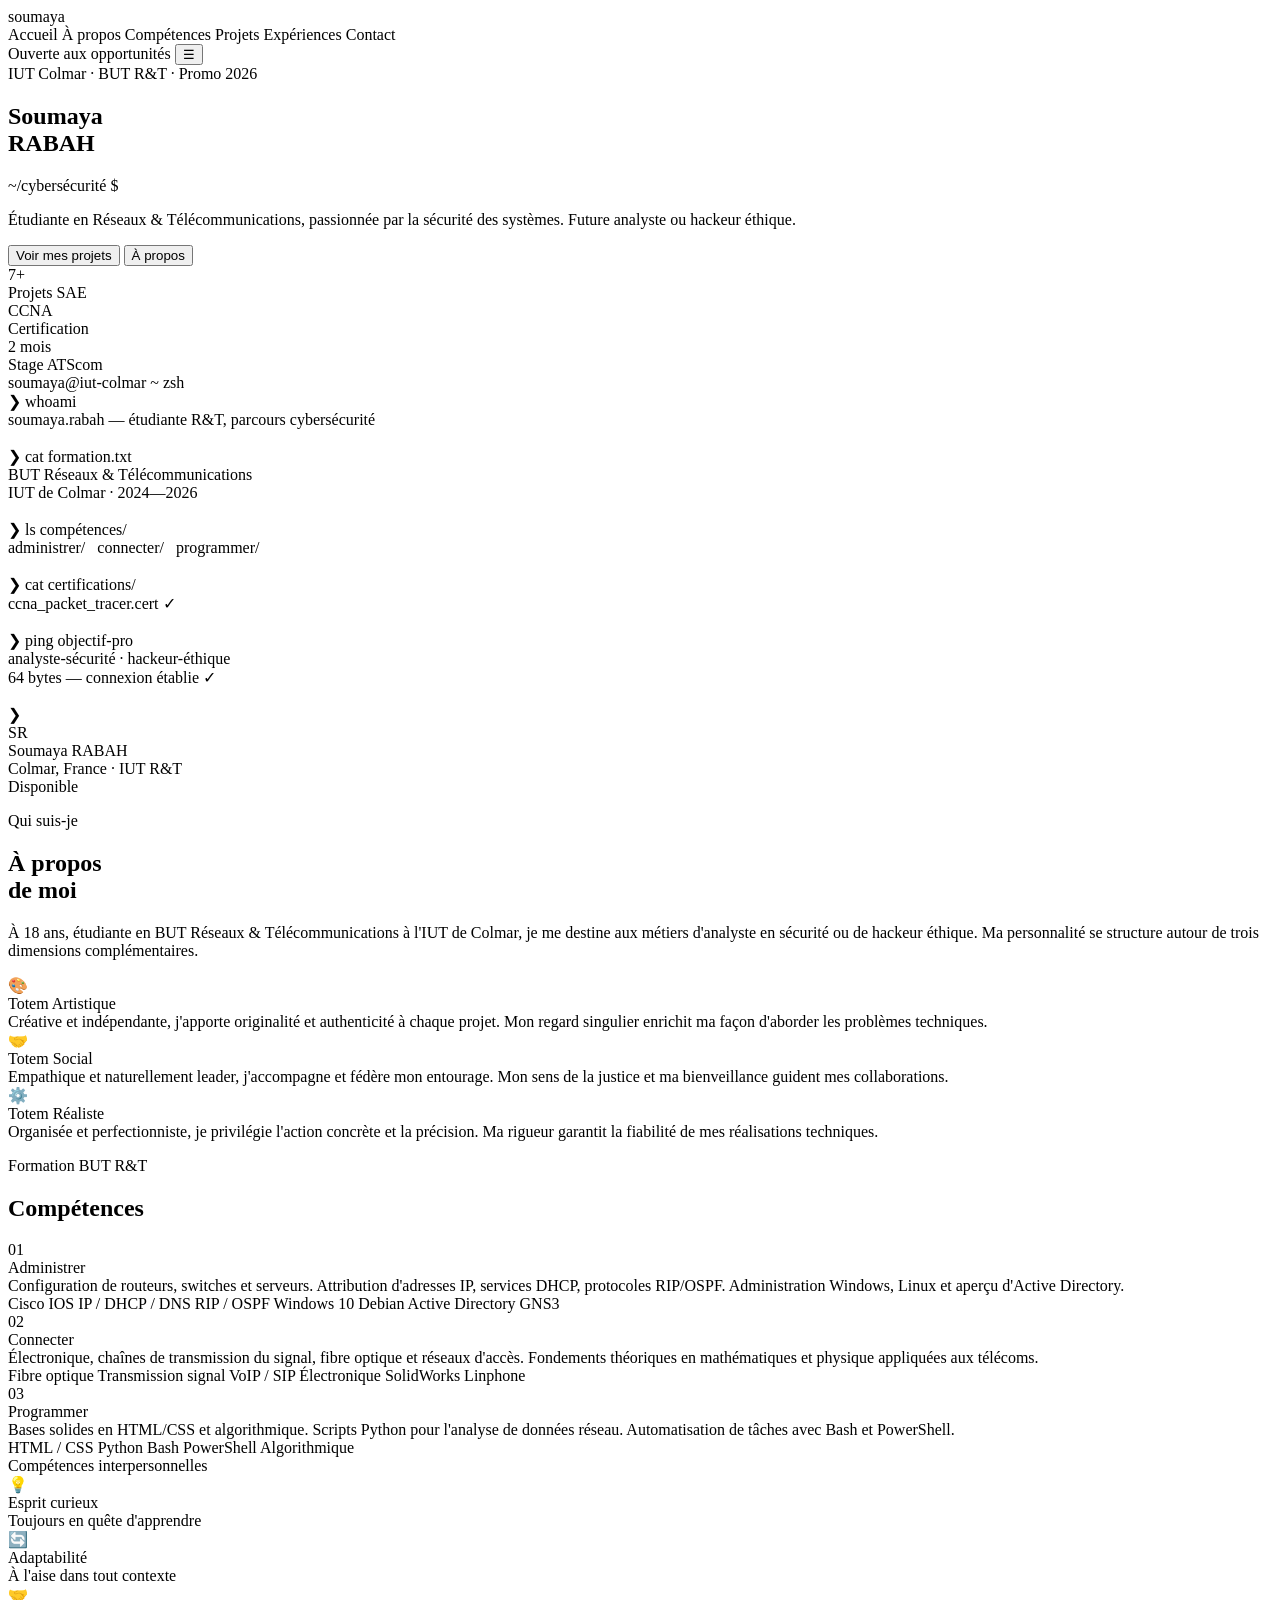
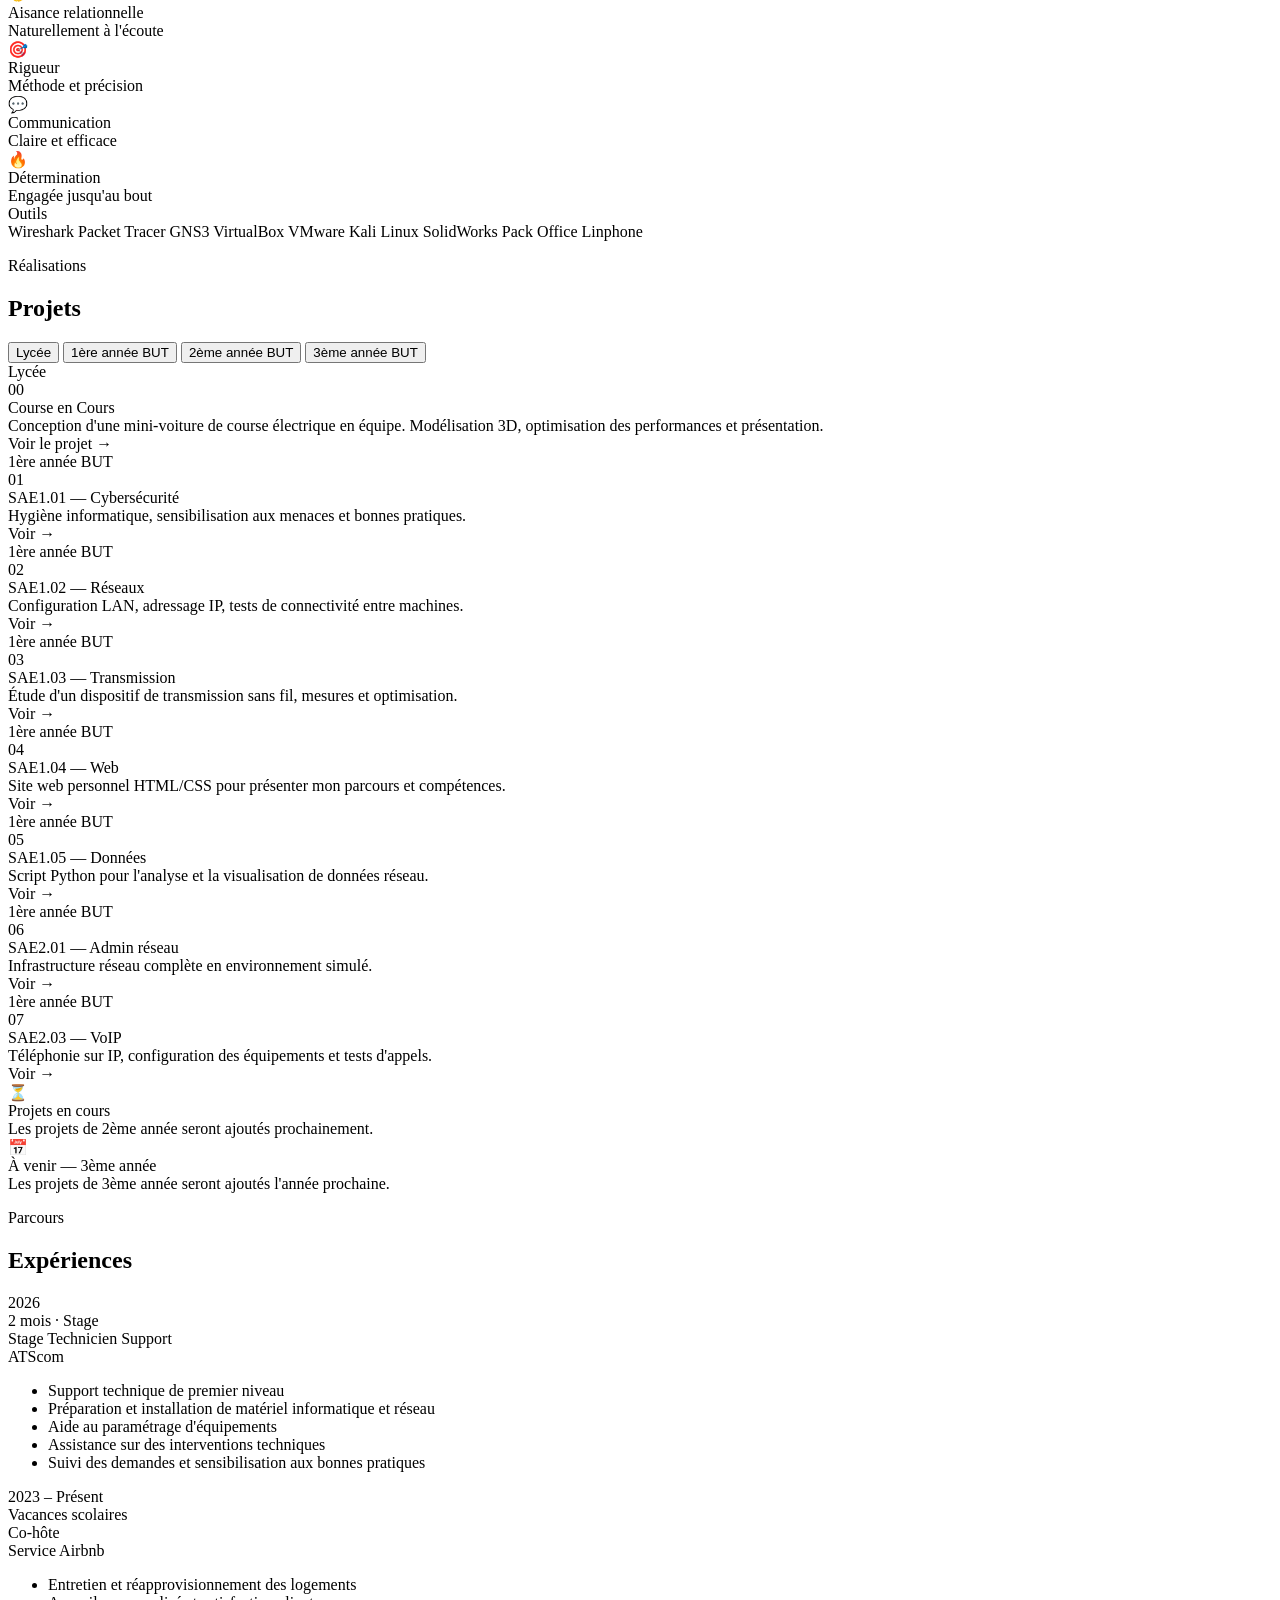
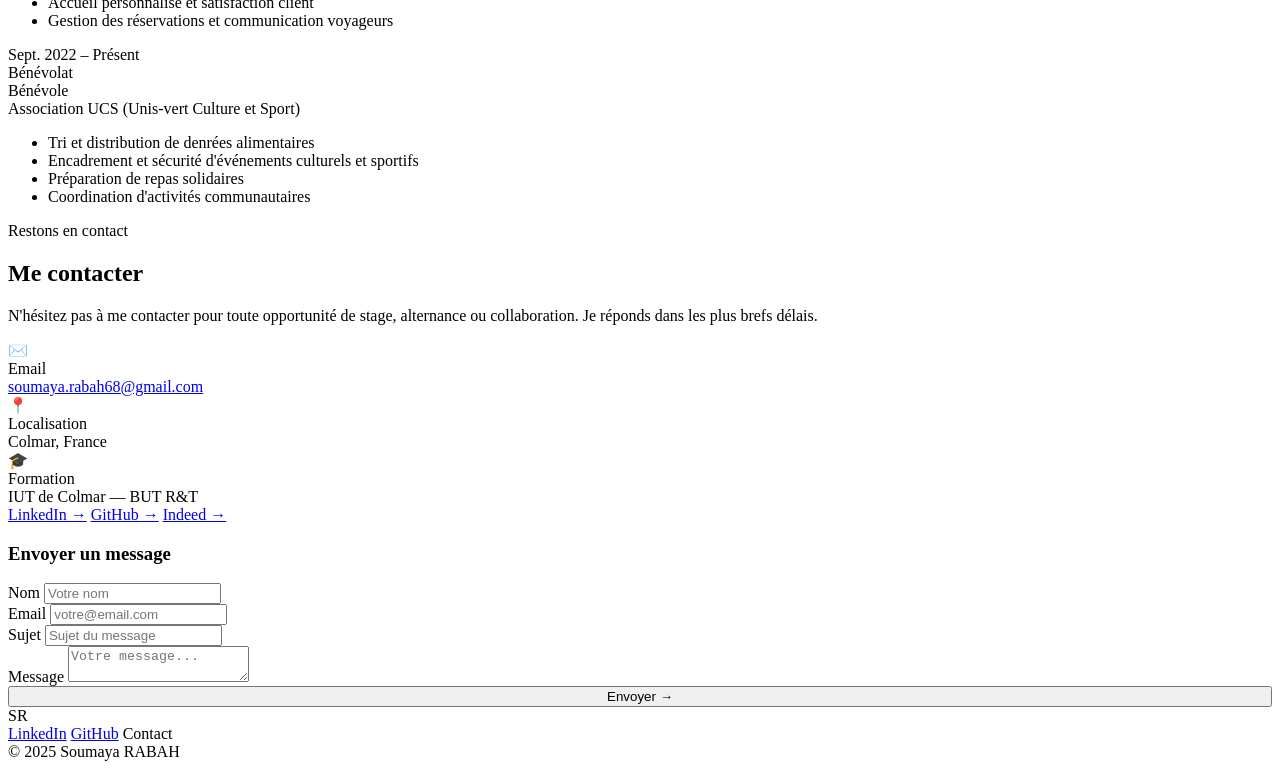
==== index.html @ 8b5f6c19 "MAJ" ====
<!DOCTYPE html>
<html lang="fr">
<head>
  <meta charset="UTF-8" />
  <meta name="viewport" content="width=device-width, initial-scale=1.0" />
  <title>Soumaya RABAH — Portfolio</title>
  <link rel="stylesheet" href="styles.css" />
</head>
<body>

  <!-- ══════════════════════════════════════════
       NAVIGATION
  ══════════════════════════════════════════ -->
  <nav>
    <a class="logo" onclick="showPage('accueil')">
      soumaya<span class="logo-dot"></span>
    </a>
    <div class="nav-links" id="nav-links">
      <a onclick="showPage('accueil')"      class="active" id="nav-accueil">Accueil</a>
      <a onclick="showPage('apropos')"      id="nav-apropos">À propos</a>
      <a onclick="showPage('competences')"  id="nav-competences">Compétences</a>
      <a onclick="showPage('projets')"      id="nav-projets">Projets</a>
      <a onclick="showPage('experiences')"  id="nav-experiences">Expériences</a>
      <a onclick="showPage('contact')"      id="nav-contact">Contact</a>
    </div>
    <span class="nav-badge">Ouverte aux opportunités</span>
    <button class="nav-mobile-btn" id="mobile-btn" aria-label="Menu">&#9776;</button>
  </nav>


  <!-- ══════════════════════════════════════════
       PAGE — ACCUEIL
  ══════════════════════════════════════════ -->
  <div id="page-accueil" class="page active">
    <section class="hero">

      <div class="hero-left">
        <div class="status-row">
          <span class="status-dot"></span>
          <span class="status-txt">IUT Colmar · BUT R&amp;T · Promo 2026</span>
        </div>

        <h1>Soumaya<br><span class="olive">RABAH</span></h1>

        <div class="term-role">
          ~/cybersécurité $<span class="cursor"></span>
        </div>

        <p class="hero-desc">
          Étudiante en Réseaux &amp; Télécommunications, passionnée par la sécurité
          des systèmes. Future analyste ou hackeur éthique.
        </p>

        <div class="hero-btns">
          <button class="btn-main" onclick="showPage('projets')">Voir mes projets</button>
          <button class="btn-out"  onclick="showPage('apropos')">À propos</button>
        </div>

        <div class="hero-stats">
          <div>
            <div class="stat-val">7+</div>
            <div class="stat-key">Projets SAE</div>
          </div>
          <div>
            <div class="stat-val">CCNA</div>
            <div class="stat-key">Certification</div>
          </div>
          <div>
            <div class="stat-val">2 mois</div>
            <div class="stat-key">Stage ATScom</div>
          </div>
        </div>
      </div>

      <div class="hero-right">
        <div class="term-win">
          <div class="term-top">
            <span class="tdot" style="background:#e06060;"></span>
            <span class="tdot" style="background:#e0c060;"></span>
            <span class="tdot" style="background:#60b040;"></span>
            <span class="term-label">soumaya@iut-colmar ~ zsh</span>
          </div>
          <div class="term-body">
            <div><span class="tc">❯ whoami</span></div>
            <div class="to">soumaya.rabah &mdash; étudiante R&amp;T, parcours cybersécurité</div>
            <br>
            <div><span class="tc">❯ cat formation.txt</span></div>
            <div class="to">BUT Réseaux &amp; Télécommunications</div>
            <div class="to">IUT de Colmar &middot; 2024&mdash;2026</div>
            <br>
            <div><span class="tc">❯ ls compétences/</span></div>
            <div>
              <span class="ta">administrer/</span>&nbsp;&nbsp;
              <span class="ta">connecter/</span>&nbsp;&nbsp;
              <span class="ta">programmer/</span>
            </div>
            <br>
            <div><span class="tc">❯ cat certifications/</span></div>
            <div class="tw">ccna_packet_tracer.cert &#10003;</div>
            <br>
            <div><span class="tc">❯ ping objectif-pro</span></div>
            <div class="to">analyste-sécurité &middot; hackeur-éthique</div>
            <div class="to">64 bytes &mdash; connexion établie <span class="tw">&#10003;</span></div>
            <br>
            <div class="td">❯ <span class="cursor"></span></div>
          </div>
        </div>

        <div class="profile-card">
          <div class="avatar">SR</div>
          <div>
            <div class="prof-name">Soumaya RABAH</div>
            <div class="prof-sub">Colmar, France &middot; IUT R&amp;T</div>
          </div>
          <span class="badge-dispo">Disponible</span>
        </div>
      </div>

    </section>
  </div>


  <!-- ══════════════════════════════════════════
       PAGE — À PROPOS
  ══════════════════════════════════════════ -->
  <div id="page-apropos" class="page">
    <div class="about-page">
      <div class="about-hero">

        <div class="about-left">
          <p class="eyebrow">Qui suis-je</p>
          <h2>À propos<br>de moi</h2>
          <p>
            À 18 ans, étudiante en BUT Réseaux &amp; Télécommunications à l'IUT de Colmar,
            je me destine aux métiers d'analyste en sécurité ou de hackeur éthique.
            Ma personnalité se structure autour de trois dimensions complémentaires.
          </p>
        </div>

        <div class="about-right">
          <div class="totem">
            <div class="totem-icon">&#127912;</div>
            <div>
              <div class="totem-title">Totem Artistique</div>
              <div class="totem-desc">
                Créative et indépendante, j'apporte originalité et authenticité à chaque projet.
                Mon regard singulier enrichit ma façon d'aborder les problèmes techniques.
              </div>
            </div>
          </div>
          <div class="totem">
            <div class="totem-icon">&#129309;</div>
            <div>
              <div class="totem-title">Totem Social</div>
              <div class="totem-desc">
                Empathique et naturellement leader, j'accompagne et fédère mon entourage.
                Mon sens de la justice et ma bienveillance guident mes collaborations.
              </div>
            </div>
          </div>
          <div class="totem">
            <div class="totem-icon">&#9881;&#65039;</div>
            <div>
              <div class="totem-title">Totem Réaliste</div>
              <div class="totem-desc">
                Organisée et perfectionniste, je privilégie l'action concrète et la précision.
                Ma rigueur garantit la fiabilité de mes réalisations techniques.
              </div>
            </div>
          </div>
        </div>

      </div>
    </div>
  </div>


  <!-- ══════════════════════════════════════════
       PAGE — COMPÉTENCES
  ══════════════════════════════════════════ -->
  <div id="page-competences" class="page">
    <div class="competences-page">

      <div class="page-header">
        <p class="eyebrow">Formation BUT R&amp;T</p>
        <h2>Compétences</h2>
      </div>

      <div class="skills-grid">

        <div class="skill-block">
          <img src="image/serveur.avif" alt="Serveurs réseau" class="skill-img" onerror="this.style.display='none'" />
          <div class="skill-num">01</div>
          <div class="skill-name">Administrer</div>
          <div class="skill-desc">
            Configuration de routeurs, switches et serveurs. Attribution d'adresses IP,
            services DHCP, protocoles RIP/OSPF. Administration Windows, Linux et
            aperçu d'Active Directory.
          </div>
          <div class="skill-tags">
            <span class="tag">Cisco IOS</span>
            <span class="tag">IP / DHCP / DNS</span>
            <span class="tag">RIP / OSPF</span>
            <span class="tag">Windows 10</span>
            <span class="tag">Debian</span>
            <span class="tag neutral">Active Directory</span>
            <span class="tag neutral">GNS3</span>
          </div>
        </div>

        <div class="skill-block">
          <img src="image/telecommunication.jpg" alt="Télécommunications" class="skill-img" onerror="this.style.display='none'" />
          <div class="skill-num">02</div>
          <div class="skill-name">Connecter</div>
          <div class="skill-desc">
            Électronique, chaînes de transmission du signal, fibre optique et
            réseaux d'accès. Fondements théoriques en mathématiques et physique
            appliquées aux télécoms.
          </div>
          <div class="skill-tags">
            <span class="tag">Fibre optique</span>
            <span class="tag">Transmission signal</span>
            <span class="tag">VoIP / SIP</span>
            <span class="tag neutral">Électronique</span>
            <span class="tag neutral">SolidWorks</span>
            <span class="tag neutral">Linphone</span>
          </div>
        </div>

        <div class="skill-block">
          <img src="image/developpement.avif" alt="Développement" class="skill-img" onerror="this.style.display='none'" />
          <div class="skill-num">03</div>
          <div class="skill-name">Programmer</div>
          <div class="skill-desc">
            Bases solides en HTML/CSS et algorithmique. Scripts Python pour l'analyse
            de données réseau. Automatisation de tâches avec Bash et PowerShell.
          </div>
          <div class="skill-tags">
            <span class="tag">HTML / CSS</span>
            <span class="tag">Python</span>
            <span class="tag">Bash</span>
            <span class="tag">PowerShell</span>
            <span class="tag neutral">Algorithmique</span>
          </div>
        </div>

      </div>

      <div class="soft-section">
        <div class="soft-title">Compétences interpersonnelles</div>
        <div class="soft-grid">
          <div class="soft-card">
            <div class="soft-icon">&#128161;</div>
            <div class="soft-name">Esprit curieux</div>
            <div class="soft-sub">Toujours en quête d'apprendre</div>
          </div>
          <div class="soft-card">
            <div class="soft-icon">&#128260;</div>
            <div class="soft-name">Adaptabilité</div>
            <div class="soft-sub">À l'aise dans tout contexte</div>
          </div>
          <div class="soft-card">
            <div class="soft-icon">&#129309;</div>
            <div class="soft-name">Aisance relationnelle</div>
            <div class="soft-sub">Naturellement à l'écoute</div>
          </div>
          <div class="soft-card">
            <div class="soft-icon">&#127919;</div>
            <div class="soft-name">Rigueur</div>
            <div class="soft-sub">Méthode et précision</div>
          </div>
          <div class="soft-card">
            <div class="soft-icon">&#128172;</div>
            <div class="soft-name">Communication</div>
            <div class="soft-sub">Claire et efficace</div>
          </div>
          <div class="soft-card">
            <div class="soft-icon">&#128293;</div>
            <div class="soft-name">Détermination</div>
            <div class="soft-sub">Engagée jusqu'au bout</div>
          </div>
        </div>
      </div>

      <div class="tools-bar">
        <span class="tools-label">Outils</span>
        <div class="tools-list">
          <span class="tool-pill">Wireshark</span>
          <span class="tool-pill">Packet Tracer</span>
          <span class="tool-pill">GNS3</span>
          <span class="tool-pill">VirtualBox</span>
          <span class="tool-pill">VMware</span>
          <span class="tool-pill">Kali Linux</span>
          <span class="tool-pill">SolidWorks</span>
          <span class="tool-pill">Pack Office</span>
          <span class="tool-pill">Linphone</span>
        </div>
      </div>

    </div>
  </div>


  <!-- ══════════════════════════════════════════
       PAGE — PROJETS
  ══════════════════════════════════════════ -->
  <div id="page-projets" class="page">
    <div class="projects-page">

      <div class="page-header">
        <p class="eyebrow">Réalisations</p>
        <h2>Projets</h2>
      </div>

      <div class="period-tabs">
        <button class="ptab active" onclick="showPeriod('lycee', this)">Lycée</button>
        <button class="ptab"        onclick="showPeriod('but1',  this)">1ère année BUT</button>
        <button class="ptab"        onclick="showPeriod('but2',  this)">2ème année BUT</button>
        <button class="ptab"        onclick="showPeriod('but3',  this)">3ème année BUT</button>
      </div>

      <div id="per-lycee" class="period-content active">
        <div class="proj-grid" style="grid-template-columns: repeat(auto-fill, minmax(300px, 1fr));">
          <div class="pcard" onclick="window.location='course-en-cours.html'">
            <div class="pcard-period">Lycée</div>
            <div class="pcard-num">00</div>
            <div class="pcard-title">Course en Cours</div>
            <div class="pcard-desc">Conception d'une mini-voiture de course électrique en équipe. Modélisation 3D, optimisation des performances et présentation.</div>
            <span class="pcard-link">Voir le projet →</span>
          </div>
        </div>
      </div>

      <div id="per-but1" class="period-content">
        <div class="proj-grid">
          <div class="pcard" onclick="window.location='sae1-01.html'">
            <div class="pcard-period">1ère année BUT</div>
            <div class="pcard-num">01</div>
            <div class="pcard-title">SAE1.01 &mdash; Cybersécurité</div>
            <div class="pcard-desc">Hygiène informatique, sensibilisation aux menaces et bonnes pratiques.</div>
            <span class="pcard-link">Voir →</span>
          </div>
          <div class="pcard" onclick="window.location='sae1-02.html'">
            <div class="pcard-period">1ère année BUT</div>
            <div class="pcard-num">02</div>
            <div class="pcard-title">SAE1.02 &mdash; Réseaux</div>
            <div class="pcard-desc">Configuration LAN, adressage IP, tests de connectivité entre machines.</div>
            <span class="pcard-link">Voir →</span>
          </div>
          <div class="pcard" onclick="window.location='sae1-03.html'">
            <div class="pcard-period">1ère année BUT</div>
            <div class="pcard-num">03</div>
            <div class="pcard-title">SAE1.03 &mdash; Transmission</div>
            <div class="pcard-desc">Étude d'un dispositif de transmission sans fil, mesures et optimisation.</div>
            <span class="pcard-link">Voir →</span>
          </div>
          <div class="pcard" onclick="window.location='sae1-04.html'">
            <div class="pcard-period">1ère année BUT</div>
            <div class="pcard-num">04</div>
            <div class="pcard-title">SAE1.04 &mdash; Web</div>
            <div class="pcard-desc">Site web personnel HTML/CSS pour présenter mon parcours et compétences.</div>
            <span class="pcard-link">Voir →</span>
          </div>
          <div class="pcard" onclick="window.location='sae1-05.html'">
            <div class="pcard-period">1ère année BUT</div>
            <div class="pcard-num">05</div>
            <div class="pcard-title">SAE1.05 &mdash; Données</div>
            <div class="pcard-desc">Script Python pour l'analyse et la visualisation de données réseau.</div>
            <span class="pcard-link">Voir →</span>
          </div>
          <div class="pcard" onclick="window.location='sae2-01.html'">
            <div class="pcard-period">1ère année BUT</div>
            <div class="pcard-num">06</div>
            <div class="pcard-title">SAE2.01 &mdash; Admin réseau</div>
            <div class="pcard-desc">Infrastructure réseau complète en environnement simulé.</div>
            <span class="pcard-link">Voir →</span>
          </div>
          <div class="pcard" onclick="window.location='sae2-03.html'">
            <div class="pcard-period">1ère année BUT</div>
            <div class="pcard-num">07</div>
            <div class="pcard-title">SAE2.03 &mdash; VoIP</div>
            <div class="pcard-desc">Téléphonie sur IP, configuration des équipements et tests d'appels.</div>
            <span class="pcard-link">Voir →</span>
          </div>
        </div>
      </div>

      <div id="per-but2" class="period-content">
        <div class="empty-state">
          <div class="empty-icon">&#9203;</div>
          <div class="empty-title">Projets en cours</div>
          <div class="empty-desc">Les projets de 2ème année seront ajoutés prochainement.</div>
        </div>
      </div>

      <div id="per-but3" class="period-content">
        <div class="empty-state">
          <div class="empty-icon">&#128197;</div>
          <div class="empty-title">À venir &mdash; 3ème année</div>
          <div class="empty-desc">Les projets de 3ème année seront ajoutés l'année prochaine.</div>
        </div>
      </div>

    </div>
  </div>


  <!-- ══════════════════════════════════════════
       PAGE — EXPÉRIENCES
  ══════════════════════════════════════════ -->
  <div id="page-experiences" class="page">
    <div class="experiences-page">

      <div class="page-header">
        <p class="eyebrow">Parcours</p>
        <h2>Expériences</h2>
      </div>

      <div class="timeline">

        <div class="xp-item">
          <div class="xp-date">
            <div class="xp-date-val">2026</div>
            <div class="xp-date-dur">2 mois &middot; Stage</div>
          </div>
          <div class="xp-line">
            <div class="xp-dot"></div>
            <div class="xp-connector"></div>
          </div>
          <div class="xp-content">
            <div class="xp-title">Stage Technicien Support</div>
            <div class="xp-company">ATScom</div>
            <div class="xp-body">
              <ul>
                <li>Support technique de premier niveau</li>
                <li>Préparation et installation de matériel informatique et réseau</li>
                <li>Aide au paramétrage d'équipements</li>
                <li>Assistance sur des interventions techniques</li>
                <li>Suivi des demandes et sensibilisation aux bonnes pratiques</li>
              </ul>
            </div>
          </div>
        </div>

        <div class="xp-item">
          <div class="xp-date">
            <div class="xp-date-val">2023 &ndash; Présent</div>
            <div class="xp-date-dur">Vacances scolaires</div>
          </div>
          <div class="xp-line">
            <div class="xp-dot"></div>
            <div class="xp-connector"></div>
          </div>
          <div class="xp-content">
            <div class="xp-title">Co-hôte</div>
            <div class="xp-company">Service Airbnb</div>
            <div class="xp-body">
              <ul>
                <li>Entretien et réapprovisionnement des logements</li>
                <li>Accueil personnalisé et satisfaction client</li>
                <li>Gestion des réservations et communication voyageurs</li>
              </ul>
            </div>
          </div>
        </div>

        <div class="xp-item">
          <div class="xp-date">
            <div class="xp-date-val">Sept. 2022 &ndash; Présent</div>
            <div class="xp-date-dur">Bénévolat</div>
          </div>
          <div class="xp-line">
            <div class="xp-dot"></div>
            <div class="xp-connector"></div>
          </div>
          <div class="xp-content">
            <div class="xp-title">Bénévole</div>
            <div class="xp-company">Association UCS (Unis-vert Culture et Sport)</div>
            <div class="xp-body">
              <ul>
                <li>Tri et distribution de denrées alimentaires</li>
                <li>Encadrement et sécurité d'événements culturels et sportifs</li>
                <li>Préparation de repas solidaires</li>
                <li>Coordination d'activités communautaires</li>
              </ul>
            </div>
          </div>
        </div>

      </div>
    </div>
  </div>


  <!-- ══════════════════════════════════════════
       PAGE — CONTACT
  ══════════════════════════════════════════ -->
  <div id="page-contact" class="page">
    <div class="contact-page">

      <div class="contact-left">
        <p class="eyebrow">Restons en contact</p>
        <h2>Me contacter</h2>
        <p>
          N'hésitez pas à me contacter pour toute opportunité de stage,
          alternance ou collaboration. Je réponds dans les plus brefs délais.
        </p>

        <div class="contact-infos">
          <div class="contact-info-row">
            <div class="contact-icon">&#9993;&#65039;</div>
            <div>
              <div class="contact-info-label">Email</div>
              <div class="contact-info-val">
                <a href="mailto:soumaya.rabah68@gmail.com">soumaya.rabah68@gmail.com</a>
              </div>
            </div>
          </div>
          <div class="contact-info-row">
            <div class="contact-icon">&#128205;</div>
            <div>
              <div class="contact-info-label">Localisation</div>
              <div class="contact-info-val">Colmar, France</div>
            </div>
          </div>
          <div class="contact-info-row">
            <div class="contact-icon">&#127891;</div>
            <div>
              <div class="contact-info-label">Formation</div>
              <div class="contact-info-val">IUT de Colmar &mdash; BUT R&amp;T</div>
            </div>
          </div>
        </div>

        <div class="social-row">
          <a class="social-btn" href="https://www.linkedin.com/in/soumaya-r-651b92276" target="_blank">LinkedIn &#8594;</a>
          <a class="social-btn" href="https://github.com/Soumaya68" target="_blank">GitHub &#8594;</a>
          <a class="social-btn" href="https://www.indeed.com" target="_blank">Indeed &#8594;</a>
        </div>
      </div>

      <div class="contact-right">
        <h3>Envoyer un message</h3>
        <div id="form-feedback" class="form-feedback"></div>
        <form id="contact-form">
          <div class="form-group">
            <label for="name">Nom</label>
            <input type="text" id="name" placeholder="Votre nom" required />
          </div>
          <div class="form-group">
            <label for="email">Email</label>
            <input type="email" id="email" placeholder="votre@email.com" required />
          </div>
          <div class="form-group">
            <label for="subject">Sujet</label>
            <input type="text" id="subject" placeholder="Sujet du message" required />
          </div>
          <div class="form-group">
            <label for="message">Message</label>
            <textarea id="message" placeholder="Votre message..." required></textarea>
          </div>
          <button type="submit" class="btn-main" style="width:100%;">Envoyer &#8594;</button>
        </form>
      </div>

    </div>
  </div>


  <!-- ══════════════════════════════════════════
       FOOTER
  ══════════════════════════════════════════ -->
  <footer>
    <span class="foot-logo" onclick="showPage('accueil')">SR</span>
    <div class="foot-links">
      <a href="https://www.linkedin.com/in/soumaya-r-651b92276" target="_blank">LinkedIn</a>
      <a href="https://github.com/Soumaya68" target="_blank">GitHub</a>
      <a onclick="showPage('contact')">Contact</a>
    </div>
    <span class="foot-copy">&copy; 2025 Soumaya RABAH</span>
  </footer>


  <!-- ══════════════════════════════════════════
       SCRIPTS
  ══════════════════════════════════════════ -->
  <script>
    function showPage(id) {
      document.querySelectorAll('.page').forEach(p => p.classList.remove('active'));
      document.querySelectorAll('.nav-links a').forEach(a => a.classList.remove('active'));
      const page = document.getElementById('page-' + id);
      const navEl = document.getElementById('nav-' + id);
      if (page)  page.classList.add('active');
      if (navEl) navEl.classList.add('active');
      window.scrollTo({ top: 0, behavior: 'smooth' });
    }

    function showPeriod(id, btn) {
      document.querySelectorAll('.period-content').forEach(p => p.classList.remove('active'));
      document.querySelectorAll('.ptab').forEach(b => b.classList.remove('active'));
      const el = document.getElementById('per-' + id);
      if (el)  el.classList.add('active');
      if (btn) btn.classList.add('active');
    }

    document.getElementById('mobile-btn').addEventListener('click', function () {
      const nav = document.getElementById('nav-links');
      const isOpen = nav.classList.contains('mobile-open');
      if (isOpen) {
        nav.classList.remove('mobile-open');
        nav.removeAttribute('style');
      } else {
        nav.classList.add('mobile-open');
        Object.assign(nav.style, {
          display: 'flex', flexDirection: 'column',
          position: 'absolute', top: '54px', left: '0', right: '0',
          background: 'var(--bg)', padding: '1.2rem 1.5rem',
          borderBottom: '1px solid var(--bg3)', zIndex: '199', gap: '1rem'
        });
      }
    });

    document.getElementById('contact-form').addEventListener('submit', function (e) {
      e.preventDefault();
      const name    = document.getElementById('name').value.trim();
      const email   = document.getElementById('email').value.trim();
      const subject = document.getElementById('subject').value.trim();
      const message = document.getElementById('message').value.trim();
      const fb      = document.getElementById('form-feedback');

      if (!name || !email || !subject || !message) {
        fb.textContent = 'Veuillez remplir tous les champs.';
        fb.className = 'form-feedback error';
        return;
      }

      const body = encodeURIComponent('Nom : ' + name + '\nEmail : ' + email + '\n\n' + message);
      window.location.href = 'mailto:soumaya.rabah68@gmail.com?subject='
        + encodeURIComponent(subject) + '&body=' + body;

      fb.textContent = "Votre client mail va s'ouvrir pour envoyer le message.";
      fb.className = 'form-feedback success';
    });
  </script>

</body>
</html>
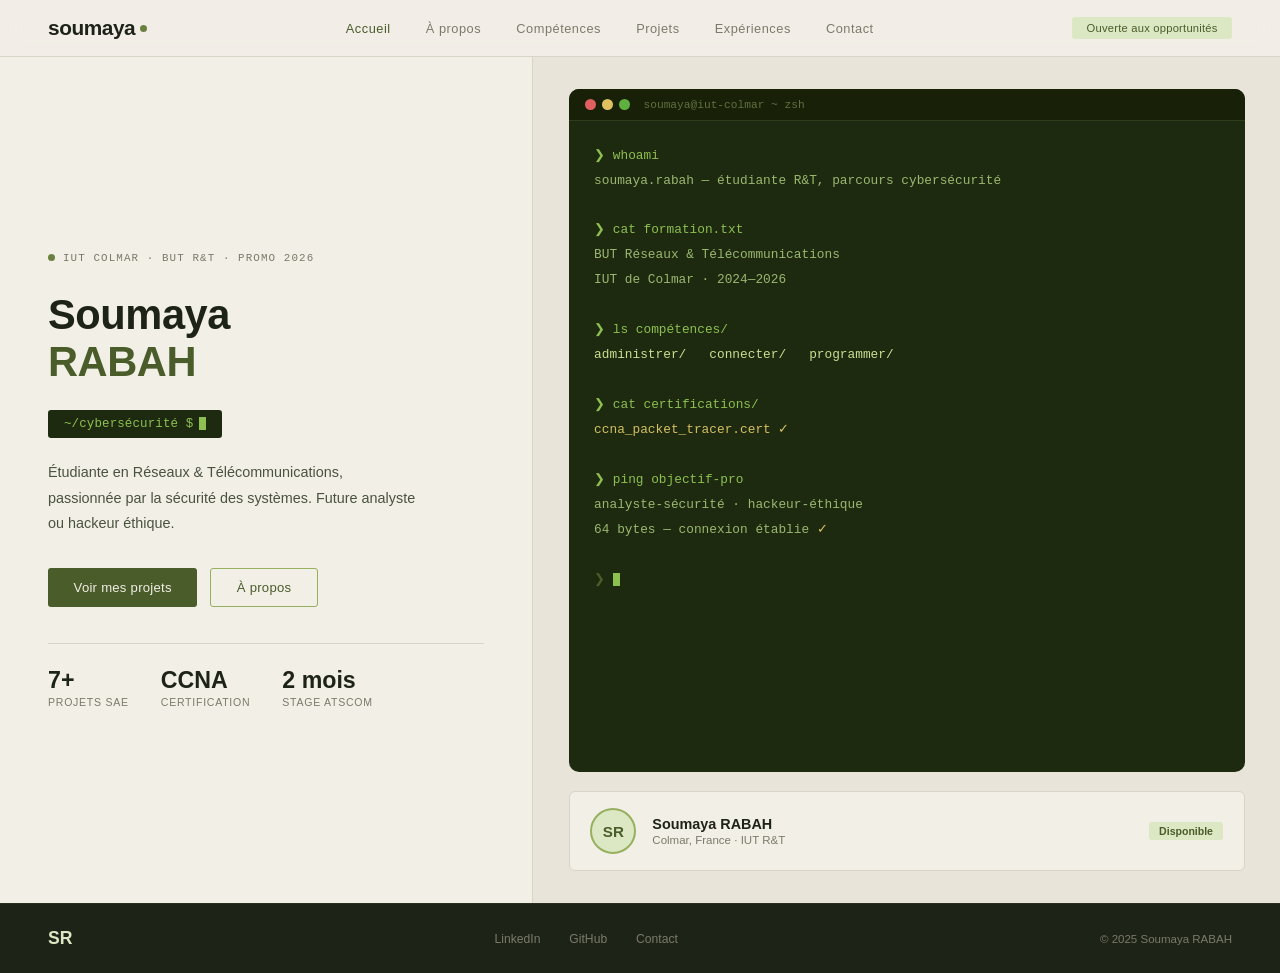
==== commit a4828f95: "MAJ" ====
--- a/index.html
+++ b/index.html
@@ -4,7 +4,7 @@
   <meta charset="UTF-8" />
   <meta name="viewport" content="width=device-width, initial-scale=1.0" />
   <title>Soumaya RABAH — Portfolio</title>
-  <link rel="stylesheet" href="styles.css" />
+  <link rel="stylesheet" href="style.css" />
 </head>
 <body>
 
--- a/style.css
+++ b/style.css
@@ -0,0 +1,1153 @@
+/* ============================================================
+   IMPORTS
+   ============================================================ */
+@import url('https://fonts.googleapis.com/css2?family=Syne:wght@400;600;700;800&family=DM+Mono:wght@300;400;500&family=Instrument+Sans:wght@300;400;500;600&display=swap');
+
+/* ============================================================
+   VARIABLES
+   ============================================================ */
+:root {
+  --bg:          #F2EFE7;
+  --bg2:         #E8E4DA;
+  --bg3:         #D8D4C8;
+  --bg4:         #CCCAB8;
+
+  --olive:       #4A5C2A;
+  --olive-mid:   #6B8040;
+  --olive-light: #96B060;
+  --olive-pale:  #DCE8C4;
+  --olive-xpale: #EDF4DC;
+
+  --dark:        #1E2318;
+  --mid:         #4A5240;
+  --muted:       #7A7A6A;
+  --faint:       #AEAC9C;
+
+  --terminal:    #1E2A10;
+  --term-bar:    #182008;
+  --term-green:  #8DC050;
+  --term-out:    #9AB870;
+  --term-dim:    #4A5E2A;
+  --term-acc:    #C8E090;
+  --term-warn:   #D4C060;
+
+  --radius-sm:   3px;
+  --radius:      6px;
+  --radius-lg:   10px;
+
+  --font-display: 'Syne', sans-serif;
+  --font-body:    'Instrument Sans', sans-serif;
+  --font-mono:    'DM Mono', monospace;
+}
+
+/* ============================================================
+   RESET & BASE
+   ============================================================ */
+*, *::before, *::after { margin: 0; padding: 0; box-sizing: border-box; }
+
+html { scroll-behavior: smooth; }
+
+body {
+  font-family: var(--font-body);
+  background: var(--bg);
+  color: var(--dark);
+  min-height: 100vh;
+  -webkit-font-smoothing: antialiased;
+}
+
+/* ============================================================
+   NAVIGATION
+   ============================================================ */
+nav {
+  display: flex;
+  align-items: center;
+  justify-content: space-between;
+  padding: 1rem 3rem;
+  background: rgba(242, 239, 231, 0.94);
+  backdrop-filter: blur(10px);
+  -webkit-backdrop-filter: blur(10px);
+  border-bottom: 1px solid var(--bg3);
+  position: sticky;
+  top: 0;
+  z-index: 200;
+}
+
+.logo {
+  font-family: var(--font-display);
+  font-size: 1.3rem;
+  font-weight: 700;
+  color: var(--dark);
+  letter-spacing: -0.02em;
+  display: flex;
+  align-items: center;
+  gap: 5px;
+  cursor: pointer;
+  text-decoration: none;
+}
+
+.logo-dot {
+  width: 7px;
+  height: 7px;
+  background: var(--olive-mid);
+  border-radius: 50%;
+  display: inline-block;
+  flex-shrink: 0;
+}
+
+.nav-links {
+  display: flex;
+  gap: 2.2rem;
+  align-items: center;
+}
+
+.nav-links a {
+  font-size: 0.8rem;
+  font-weight: 400;
+  color: var(--muted);
+  letter-spacing: 0.04em;
+  text-decoration: none;
+  cursor: pointer;
+  transition: color 0.2s;
+  background: none;
+  border: none;
+  padding: 0;
+  font-family: var(--font-body);
+}
+
+.nav-links a:hover,
+.nav-links a.active {
+  color: var(--olive);
+}
+
+.nav-badge {
+  background: var(--olive-pale);
+  color: var(--olive);
+  font-size: 0.7rem;
+  font-weight: 500;
+  padding: 0.32rem 0.9rem;
+  border-radius: var(--radius-sm);
+  letter-spacing: 0.02em;
+  white-space: nowrap;
+}
+
+/* Mobile menu */
+.nav-mobile-btn {
+  display: none;
+  background: none;
+  border: none;
+  cursor: pointer;
+  color: var(--dark);
+  font-size: 1.3rem;
+}
+
+/* ============================================================
+   PAGE SYSTEM (SPA)
+   ============================================================ */
+.page { display: none; }
+.page.active { display: block; }
+
+/* ============================================================
+   HERO — ACCUEIL
+   ============================================================ */
+.hero {
+  display: grid;
+  grid-template-columns: 5fr 7fr;
+  min-height: calc(100vh - 54px);
+}
+
+/* Left column */
+.hero-left {
+  padding: 3.5rem 3rem;
+  display: flex;
+  flex-direction: column;
+  justify-content: center;
+  border-right: 1px solid var(--bg3);
+}
+
+.status-row {
+  display: flex;
+  align-items: center;
+  gap: 0.5rem;
+  margin-bottom: 1.8rem;
+}
+
+.status-dot {
+  width: 7px;
+  height: 7px;
+  background: var(--olive-mid);
+  border-radius: 50%;
+  flex-shrink: 0;
+}
+
+.status-txt {
+  font-size: 0.68rem;
+  color: var(--muted);
+  letter-spacing: 0.1em;
+  text-transform: uppercase;
+  font-family: var(--font-mono);
+}
+
+.hero-left h1 {
+  font-family: var(--font-display);
+  font-size: 2.6rem;
+  font-weight: 700;
+  line-height: 1.12;
+  letter-spacing: -0.01em;
+  color: var(--dark);
+  margin-bottom: 0.4rem;
+}
+
+.hero-left h1 .olive { color: var(--olive); }
+
+.term-role {
+  display: inline-flex;
+  align-items: center;
+  gap: 6px;
+  background: var(--terminal);
+  color: var(--term-green);
+  font-family: var(--font-mono);
+  font-size: 0.78rem;
+  padding: 0.45rem 1rem;
+  border-radius: var(--radius-sm);
+  margin: 1.1rem 0 1.4rem;
+  width: fit-content;
+  letter-spacing: 0.01em;
+}
+
+.cursor {
+  display: inline-block;
+  width: 7px;
+  height: 13px;
+  background: var(--term-green);
+  animation: blink 1s step-end infinite;
+  vertical-align: middle;
+}
+
+@keyframes blink {
+  0%, 100% { opacity: 1; }
+  50% { opacity: 0; }
+}
+
+.hero-desc {
+  font-size: 0.9rem;
+  color: var(--mid);
+  line-height: 1.75;
+  max-width: 370px;
+  margin-bottom: 2rem;
+}
+
+.hero-btns {
+  display: flex;
+  gap: 0.8rem;
+  flex-wrap: wrap;
+}
+
+.btn-main {
+  background: var(--olive);
+  color: #F2EFE7;
+  padding: 0.7rem 1.6rem;
+  font-size: 0.82rem;
+  font-weight: 500;
+  border: none;
+  border-radius: var(--radius-sm);
+  cursor: pointer;
+  font-family: var(--font-body);
+  letter-spacing: 0.02em;
+  transition: background 0.2s;
+}
+
+.btn-main:hover { background: var(--olive-mid); }
+
+.btn-out {
+  background: transparent;
+  color: var(--olive);
+  padding: 0.7rem 1.6rem;
+  font-size: 0.82rem;
+  font-weight: 500;
+  border: 1.5px solid var(--olive-light);
+  border-radius: var(--radius-sm);
+  cursor: pointer;
+  font-family: var(--font-body);
+  letter-spacing: 0.02em;
+  transition: background 0.2s, border-color 0.2s;
+}
+
+.btn-out:hover {
+  background: var(--olive-xpale);
+  border-color: var(--olive);
+}
+
+.hero-stats {
+  display: flex;
+  gap: 2rem;
+  margin-top: 2.2rem;
+  padding-top: 1.6rem;
+  border-top: 1px solid var(--bg3);
+}
+
+.stat-val {
+  font-family: var(--font-display);
+  font-size: 1.45rem;
+  font-weight: 700;
+  color: var(--dark);
+  line-height: 1;
+}
+
+.stat-key {
+  font-size: 0.66rem;
+  color: var(--muted);
+  text-transform: uppercase;
+  letter-spacing: 0.07em;
+  margin-top: 4px;
+}
+
+/* Right column */
+.hero-right {
+  background: var(--bg2);
+  display: flex;
+  flex-direction: column;
+  gap: 1.2rem;
+  padding: 2rem 2.2rem;
+}
+
+/* Terminal window */
+.term-win {
+  background: var(--terminal);
+  border-radius: var(--radius-lg);
+  overflow: hidden;
+  flex: 1;
+  display: flex;
+  flex-direction: column;
+}
+
+.term-top {
+  display: flex;
+  align-items: center;
+  gap: 6px;
+  padding: 0.6rem 1rem;
+  background: var(--term-bar);
+  border-bottom: 1px solid #2e3e1a;
+  flex-shrink: 0;
+}
+
+.tdot {
+  width: 11px;
+  height: 11px;
+  border-radius: 50%;
+  flex-shrink: 0;
+}
+
+.term-label {
+  font-family: var(--font-mono);
+  font-size: 0.7rem;
+  color: #607040;
+  margin-left: 8px;
+}
+
+.term-body {
+  padding: 1.4rem 1.6rem;
+  font-family: var(--font-mono);
+  font-size: 0.8rem;
+  line-height: 1.95;
+  flex: 1;
+}
+
+.tc  { color: var(--term-green); }
+.to  { color: var(--term-out); }
+.td  { color: var(--term-dim); }
+.ta  { color: var(--term-acc); font-weight: 500; }
+.tw  { color: var(--term-warn); }
+
+/* Profile card */
+.profile-card {
+  background: var(--bg);
+  border-radius: var(--radius);
+  padding: 1rem 1.3rem;
+  display: flex;
+  align-items: center;
+  gap: 1rem;
+  border: 1px solid var(--bg3);
+  flex-shrink: 0;
+}
+
+.avatar {
+  width: 46px;
+  height: 46px;
+  border-radius: 50%;
+  background: var(--olive-pale);
+  display: flex;
+  align-items: center;
+  justify-content: center;
+  font-family: var(--font-display);
+  font-size: 0.95rem;
+  font-weight: 700;
+  color: var(--olive);
+  flex-shrink: 0;
+  border: 2px solid var(--olive-light);
+}
+
+.prof-name {
+  font-size: 0.9rem;
+  font-weight: 600;
+  color: var(--dark);
+}
+
+.prof-sub {
+  font-size: 0.72rem;
+  color: var(--muted);
+  margin-top: 2px;
+}
+
+.badge-dispo {
+  font-size: 0.66rem;
+  font-weight: 600;
+  background: var(--olive-pale);
+  color: var(--olive);
+  padding: 3px 10px;
+  border-radius: var(--radius-sm);
+  margin-left: auto;
+  white-space: nowrap;
+}
+
+/* ============================================================
+   A PROPOS
+   ============================================================ */
+.about-page { min-height: calc(100vh - 54px); background: var(--bg); }
+
+.about-hero {
+  display: grid;
+  grid-template-columns: 1fr 1fr;
+  border-bottom: 1px solid var(--bg3);
+}
+
+.about-left {
+  padding: 3.5rem 3rem;
+  display: flex;
+  flex-direction: column;
+  justify-content: center;
+  border-right: 1px solid var(--bg3);
+}
+
+.eyebrow {
+  font-size: 0.68rem;
+  letter-spacing: 0.14em;
+  text-transform: uppercase;
+  color: var(--olive-mid);
+  font-family: var(--font-mono);
+  margin-bottom: 0.7rem;
+}
+
+.about-left h2 {
+  font-family: var(--font-display);
+  font-size: 2.8rem;
+  font-weight: 700;
+  color: var(--dark);
+  letter-spacing: -0.02em;
+  line-height: 1.08;
+  margin-bottom: 1.2rem;
+}
+
+.about-left p {
+  font-size: 0.9rem;
+  color: var(--mid);
+  line-height: 1.75;
+  max-width: 420px;
+}
+
+.about-right {
+  background: var(--bg2);
+  padding: 3rem;
+  display: flex;
+  flex-direction: column;
+  justify-content: center;
+  gap: 1rem;
+}
+
+.totem {
+  background: var(--bg);
+  border-radius: var(--radius);
+  padding: 1.1rem 1.3rem;
+  border-left: 3px solid var(--olive-light);
+  display: flex;
+  align-items: flex-start;
+  gap: 1rem;
+  transition: border-color 0.2s;
+}
+
+.totem:hover { border-left-color: var(--olive); }
+
+.totem-icon {
+  width: 36px;
+  height: 36px;
+  border-radius: var(--radius-sm);
+  background: var(--olive-pale);
+  display: flex;
+  align-items: center;
+  justify-content: center;
+  flex-shrink: 0;
+  font-size: 16px;
+}
+
+.totem-title {
+  font-size: 0.86rem;
+  font-weight: 600;
+  color: var(--dark);
+  margin-bottom: 3px;
+}
+
+.totem-desc {
+  font-size: 0.77rem;
+  color: var(--muted);
+  line-height: 1.55;
+}
+
+/* ============================================================
+   COMPETENCES
+   ============================================================ */
+.competences-page { min-height: calc(100vh - 54px); background: var(--bg); }
+
+.page-header {
+  padding: 2.5rem 3rem 1.5rem;
+  border-bottom: 1px solid var(--bg3);
+}
+
+.page-header h2 {
+  font-family: var(--font-display);
+  font-size: 2.2rem;
+  font-weight: 700;
+  color: var(--dark);
+  letter-spacing: -0.02em;
+  margin-top: 0.4rem;
+}
+
+/* Hard skills grid */
+.skills-grid {
+  display: grid;
+  grid-template-columns: repeat(3, 1fr);
+  gap: 1px;
+  background: var(--bg3);
+}
+
+.skill-block {
+  background: var(--bg);
+  padding: 2rem 2.2rem;
+  border-bottom: 3px solid transparent;
+  transition: border-color 0.2s, background 0.2s;
+}
+
+.skill-block:hover {
+  background: var(--olive-xpale);
+  border-bottom-color: var(--olive-mid);
+}
+
+.skill-num {
+  font-family: var(--font-display);
+  font-size: 2.2rem;
+  font-weight: 800;
+  color: var(--bg3);
+  line-height: 1;
+  margin-bottom: 0.5rem;
+}
+
+.skill-name {
+  font-family: var(--font-display);
+  font-size: 1rem;
+  font-weight: 700;
+  color: var(--dark);
+  margin-bottom: 0.5rem;
+}
+
+.skill-desc {
+  font-size: 0.8rem;
+  color: var(--muted);
+  line-height: 1.6;
+  margin-bottom: 0.9rem;
+}
+
+.skill-img {
+  width: 100%;
+  height: 130px;
+  object-fit: cover;
+  border-radius: var(--radius-sm);
+  margin-bottom: 1rem;
+  opacity: 0.85;
+}
+
+.skill-tags {
+  display: flex;
+  flex-wrap: wrap;
+  gap: 5px;
+}
+
+.tag {
+  font-size: 0.66rem;
+  font-weight: 500;
+  padding: 3px 8px;
+  border-radius: 2px;
+  background: var(--olive-pale);
+  color: var(--olive);
+  font-family: var(--font-mono);
+}
+
+.tag.neutral {
+  background: var(--bg2);
+  color: var(--mid);
+}
+
+/* Soft skills */
+.soft-section {
+  padding: 2.5rem 3rem;
+  background: var(--bg2);
+  border-top: 1px solid var(--bg3);
+}
+
+.soft-title {
+  font-family: var(--font-display);
+  font-size: 1.1rem;
+  font-weight: 700;
+  color: var(--dark);
+  margin-bottom: 1.4rem;
+}
+
+.soft-grid {
+  display: grid;
+  grid-template-columns: repeat(6, 1fr);
+  gap: 1px;
+  background: var(--bg3);
+}
+
+.soft-card {
+  background: var(--bg2);
+  padding: 1.3rem 1rem;
+  text-align: center;
+  transition: background 0.15s;
+}
+
+.soft-card:hover { background: var(--olive-xpale); }
+
+.soft-icon {
+  width: 38px;
+  height: 38px;
+  border-radius: var(--radius-sm);
+  background: var(--olive-pale);
+  display: flex;
+  align-items: center;
+  justify-content: center;
+  margin: 0 auto 0.6rem;
+  font-size: 16px;
+}
+
+.soft-name {
+  font-size: 0.78rem;
+  font-weight: 600;
+  color: var(--dark);
+  margin-bottom: 3px;
+}
+
+.soft-sub {
+  font-size: 0.68rem;
+  color: var(--muted);
+  line-height: 1.4;
+}
+
+/* Tools bar */
+.tools-bar {
+  padding: 1.4rem 3rem;
+  background: var(--bg);
+  border-top: 1px solid var(--bg3);
+  display: flex;
+  align-items: center;
+  gap: 1.5rem;
+  flex-wrap: wrap;
+}
+
+.tools-label {
+  font-size: 0.68rem;
+  text-transform: uppercase;
+  letter-spacing: 0.1em;
+  color: var(--muted);
+  font-family: var(--font-mono);
+  flex-shrink: 0;
+}
+
+.tools-list {
+  display: flex;
+  flex-wrap: wrap;
+  gap: 6px;
+}
+
+.tool-pill {
+  font-size: 0.72rem;
+  padding: 4px 10px;
+  border-radius: 2px;
+  background: var(--bg2);
+  color: var(--mid);
+  border: 1px solid var(--bg3);
+  font-family: var(--font-mono);
+  transition: border-color 0.2s, background 0.2s;
+}
+
+.tool-pill:hover {
+  border-color: var(--olive-light);
+  background: var(--olive-xpale);
+}
+
+/* ============================================================
+   PROJETS
+   ============================================================ */
+.projects-page { min-height: calc(100vh - 54px); background: var(--bg); }
+
+.period-tabs {
+  display: flex;
+  border-bottom: 1px solid var(--bg3);
+  background: var(--bg);
+}
+
+.ptab {
+  padding: 0.85rem 1.8rem;
+  font-size: 0.78rem;
+  font-weight: 500;
+  color: var(--muted);
+  cursor: pointer;
+  border: none;
+  border-bottom: 2px solid transparent;
+  background: none;
+  font-family: var(--font-body);
+  letter-spacing: 0.02em;
+  transition: color 0.2s, border-color 0.2s;
+}
+
+.ptab:hover { color: var(--olive); }
+.ptab.active { color: var(--olive); border-bottom-color: var(--olive); }
+
+.period-content { display: none; }
+.period-content.active { display: block; }
+
+.proj-grid {
+  display: grid;
+  grid-template-columns: repeat(auto-fill, minmax(230px, 1fr));
+  gap: 1px;
+  background: var(--bg3);
+}
+
+.pcard {
+  background: var(--bg);
+  padding: 1.6rem;
+  cursor: pointer;
+  transition: background 0.15s;
+}
+
+.pcard:hover { background: var(--olive-xpale); }
+
+.pcard-period {
+  font-size: 0.62rem;
+  text-transform: uppercase;
+  letter-spacing: 0.1em;
+  color: var(--muted);
+  font-family: var(--font-mono);
+  margin-bottom: 0.6rem;
+}
+
+.pcard-num {
+  font-family: var(--font-display);
+  font-size: 1.9rem;
+  font-weight: 800;
+  color: var(--bg3);
+  line-height: 1;
+}
+
+.pcard-title {
+  font-size: 0.87rem;
+  font-weight: 600;
+  color: var(--dark);
+  margin: 0.4rem 0 0.3rem;
+}
+
+.pcard-desc {
+  font-size: 0.76rem;
+  color: var(--muted);
+  line-height: 1.55;
+}
+
+.pcard-link {
+  font-size: 0.75rem;
+  color: var(--olive-mid);
+  margin-top: 0.9rem;
+  display: block;
+  font-family: var(--font-mono);
+}
+
+.empty-state {
+  padding: 5rem 3rem;
+  text-align: center;
+}
+
+.empty-icon {
+  width: 54px;
+  height: 54px;
+  border-radius: 50%;
+  background: var(--bg2);
+  border: 1px solid var(--bg3);
+  display: flex;
+  align-items: center;
+  justify-content: center;
+  margin: 0 auto 1rem;
+  font-size: 20px;
+}
+
+.empty-title {
+  font-family: var(--font-display);
+  font-size: 1rem;
+  font-weight: 700;
+  color: var(--dark);
+  margin-bottom: 0.4rem;
+}
+
+.empty-desc {
+  font-size: 0.82rem;
+  color: var(--muted);
+}
+
+/* ============================================================
+   EXPERIENCES
+   ============================================================ */
+.experiences-page { min-height: calc(100vh - 54px); background: var(--bg); }
+
+.timeline {
+  padding: 2.5rem 3rem;
+  max-width: 900px;
+}
+
+.xp-item {
+  display: grid;
+  grid-template-columns: 180px 1px 1fr;
+  gap: 0 2rem;
+  margin-bottom: 2.5rem;
+  position: relative;
+}
+
+.xp-date {
+  text-align: right;
+  padding-top: 0.15rem;
+}
+
+.xp-date-val {
+  font-family: var(--font-mono);
+  font-size: 0.78rem;
+  font-weight: 500;
+  color: var(--olive-mid);
+}
+
+.xp-date-dur {
+  font-size: 0.7rem;
+  color: var(--muted);
+  margin-top: 3px;
+}
+
+.xp-line {
+  display: flex;
+  flex-direction: column;
+  align-items: center;
+}
+
+.xp-dot {
+  width: 10px;
+  height: 10px;
+  border-radius: 50%;
+  background: var(--olive-light);
+  border: 2px solid var(--olive);
+  flex-shrink: 0;
+  margin-top: 4px;
+}
+
+.xp-connector {
+  width: 1px;
+  flex: 1;
+  background: var(--bg3);
+  margin-top: 4px;
+}
+
+.xp-content {
+  padding-bottom: 1rem;
+}
+
+.xp-title {
+  font-family: var(--font-display);
+  font-size: 1rem;
+  font-weight: 700;
+  color: var(--dark);
+  margin-bottom: 2px;
+}
+
+.xp-company {
+  font-size: 0.8rem;
+  color: var(--olive-mid);
+  font-weight: 500;
+  margin-bottom: 0.6rem;
+}
+
+.xp-body {
+  background: var(--bg2);
+  border-radius: var(--radius);
+  padding: 0.9rem 1.1rem;
+  border: 1px solid var(--bg3);
+}
+
+.xp-body ul {
+  list-style: none;
+  display: flex;
+  flex-direction: column;
+  gap: 4px;
+}
+
+.xp-body li {
+  font-size: 0.78rem;
+  color: var(--mid);
+  line-height: 1.5;
+  padding-left: 1rem;
+  position: relative;
+}
+
+.xp-body li::before {
+  content: '›';
+  position: absolute;
+  left: 0;
+  color: var(--olive-mid);
+  font-weight: 600;
+}
+
+/* ============================================================
+   CONTACT
+   ============================================================ */
+.contact-page {
+  min-height: calc(100vh - 54px);
+  background: var(--bg);
+  display: grid;
+  grid-template-columns: 1fr 1fr;
+}
+
+.contact-left {
+  padding: 3.5rem 3rem;
+  border-right: 1px solid var(--bg3);
+}
+
+.contact-left h2 {
+  font-family: var(--font-display);
+  font-size: 2.4rem;
+  font-weight: 700;
+  color: var(--dark);
+  letter-spacing: -0.02em;
+  margin: 0.5rem 0 0.8rem;
+}
+
+.contact-left p {
+  font-size: 0.88rem;
+  color: var(--mid);
+  line-height: 1.7;
+  margin-bottom: 2rem;
+  max-width: 380px;
+}
+
+.contact-infos {
+  display: flex;
+  flex-direction: column;
+  gap: 1rem;
+  margin-bottom: 2rem;
+}
+
+.contact-info-row {
+  display: flex;
+  align-items: center;
+  gap: 0.8rem;
+}
+
+.contact-icon {
+  width: 36px;
+  height: 36px;
+  background: var(--olive-pale);
+  border-radius: var(--radius-sm);
+  display: flex;
+  align-items: center;
+  justify-content: center;
+  font-size: 14px;
+  flex-shrink: 0;
+}
+
+.contact-info-label {
+  font-size: 0.7rem;
+  text-transform: uppercase;
+  letter-spacing: 0.08em;
+  color: var(--muted);
+  font-family: var(--font-mono);
+  margin-bottom: 2px;
+}
+
+.contact-info-val {
+  font-size: 0.85rem;
+  color: var(--dark);
+  font-weight: 500;
+}
+
+.contact-info-val a {
+  color: var(--olive);
+  text-decoration: none;
+}
+
+.social-row {
+  display: flex;
+  gap: 0.7rem;
+  margin-top: 1.5rem;
+}
+
+.social-btn {
+  display: flex;
+  align-items: center;
+  gap: 0.4rem;
+  padding: 0.5rem 1rem;
+  font-size: 0.78rem;
+  font-weight: 500;
+  color: var(--olive);
+  border: 1.5px solid var(--olive-light);
+  border-radius: var(--radius-sm);
+  text-decoration: none;
+  font-family: var(--font-body);
+  transition: background 0.2s, border-color 0.2s;
+  background: transparent;
+}
+
+.social-btn:hover {
+  background: var(--olive-xpale);
+  border-color: var(--olive);
+}
+
+/* Form */
+.contact-right {
+  padding: 3.5rem 3rem;
+  background: var(--bg2);
+}
+
+.contact-right h3 {
+  font-family: var(--font-display);
+  font-size: 1.1rem;
+  font-weight: 700;
+  color: var(--dark);
+  margin-bottom: 1.5rem;
+}
+
+.form-group {
+  margin-bottom: 1.1rem;
+}
+
+.form-group label {
+  display: block;
+  font-size: 0.72rem;
+  text-transform: uppercase;
+  letter-spacing: 0.08em;
+  color: var(--muted);
+  font-family: var(--font-mono);
+  margin-bottom: 0.4rem;
+}
+
+.form-group input,
+.form-group textarea {
+  width: 100%;
+  background: var(--bg);
+  border: 1px solid var(--bg3);
+  border-radius: var(--radius-sm);
+  padding: 0.65rem 0.9rem;
+  font-size: 0.85rem;
+  color: var(--dark);
+  font-family: var(--font-body);
+  outline: none;
+  transition: border-color 0.2s;
+}
+
+.form-group input:focus,
+.form-group textarea:focus {
+  border-color: var(--olive-mid);
+}
+
+.form-group textarea { resize: vertical; min-height: 110px; }
+
+.form-feedback {
+  display: none;
+  font-size: 0.8rem;
+  padding: 0.5rem 0.9rem;
+  border-radius: var(--radius-sm);
+  margin-bottom: 1rem;
+}
+
+.form-feedback.success { background: var(--olive-pale); color: var(--olive); display: block; }
+.form-feedback.error   { background: #fde8e8; color: #8b2020; display: block; }
+
+/* ============================================================
+   FOOTER
+   ============================================================ */
+footer {
+  background: var(--dark);
+  padding: 1.5rem 3rem;
+  display: flex;
+  align-items: center;
+  justify-content: space-between;
+  border-top: 1px solid #2a3020;
+}
+
+.foot-logo {
+  font-family: var(--font-display);
+  font-size: 1.1rem;
+  font-weight: 700;
+  color: var(--olive-pale);
+  cursor: pointer;
+}
+
+.foot-links {
+  display: flex;
+  gap: 1.8rem;
+}
+
+.foot-links a {
+  font-size: 0.76rem;
+  color: var(--muted);
+  text-decoration: none;
+  transition: color 0.2s;
+}
+
+.foot-links a:hover { color: var(--olive-light); }
+
+.foot-copy {
+  font-size: 0.72rem;
+  color: var(--muted);
+}
+
+/* ============================================================
+   RESPONSIVE
+   ============================================================ */
+@media (max-width: 900px) {
+  nav { padding: 1rem 1.5rem; }
+  .nav-links { display: none; }
+  .nav-badge { display: none; }
+  .nav-mobile-btn { display: block; }
+
+  .hero { grid-template-columns: 1fr; }
+  .hero-right { min-height: 50vh; }
+  .hero-left { padding: 2.5rem 1.5rem; }
+  .hero-left h1 { font-size: 2.6rem; }
+
+  .about-hero { grid-template-columns: 1fr; }
+  .about-left { border-right: none; padding: 2rem 1.5rem; }
+  .about-right { padding: 2rem 1.5rem; }
+
+  .skills-grid { grid-template-columns: 1fr; }
+  .soft-grid { grid-template-columns: repeat(3, 1fr); }
+
+  .contact-page { grid-template-columns: 1fr; }
+  .contact-left { border-right: none; padding: 2rem 1.5rem; }
+  .contact-right { padding: 2rem 1.5rem; }
+
+  footer { flex-direction: column; gap: 1rem; text-align: center; }
+
+  .xp-item { grid-template-columns: 1fr; }
+  .xp-date { text-align: left; }
+  .xp-line { display: none; }
+  .timeline { padding: 2rem 1.5rem; }
+}
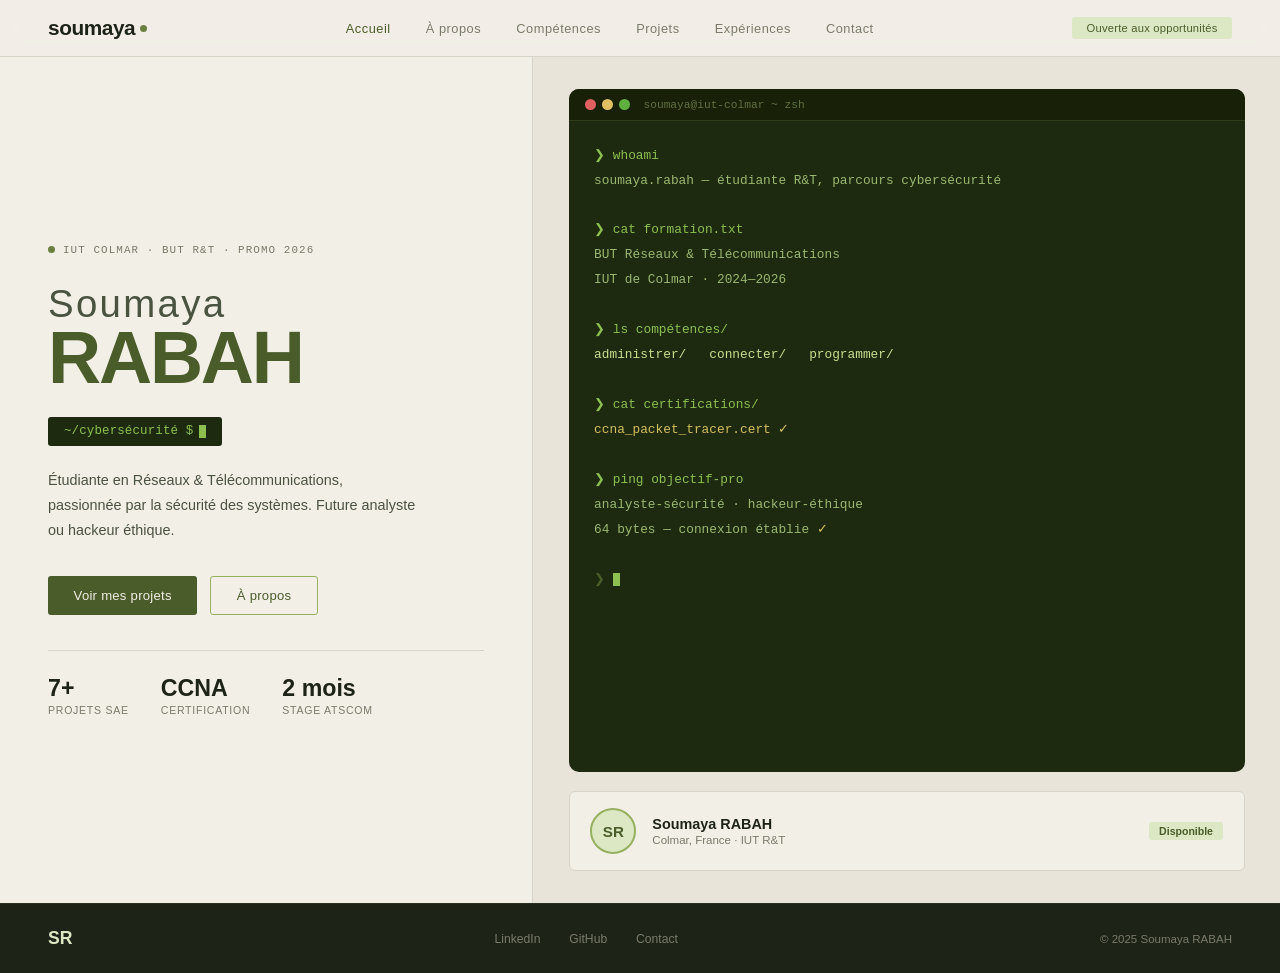
==== commit 7283386a: "MAJ" ====
--- a/index.html
+++ b/index.html
@@ -40,7 +40,10 @@
           <span class="status-txt">IUT Colmar · BUT R&amp;T · Promo 2026</span>
         </div>
 
-        <h1>Soumaya<br><span class="olive">RABAH</span></h1>
+        <h1>
+          <span class="first-name">Soumaya</span>
+          <span class="last-name">RABAH</span>
+        </h1>
 
         <div class="term-role">
           ~/cybersécurité $<span class="cursor"></span>
@@ -125,47 +128,92 @@
   ══════════════════════════════════════════ -->
   <div id="page-apropos" class="page">
     <div class="about-page">
-      <div class="about-hero">
-
-        <div class="about-left">
+
+      <!-- Intro banner -->
+      <div class="about-intro">
+        <div class="about-intro-left">
           <p class="eyebrow">Qui suis-je</p>
-          <h2>À propos<br>de moi</h2>
+          <h2>À propos<br><span>de moi</span></h2>
           <p>
             À 18 ans, étudiante en BUT Réseaux &amp; Télécommunications à l'IUT de Colmar,
             je me destine aux métiers d'analyste en sécurité ou de hackeur éthique.
-            Ma personnalité se structure autour de trois dimensions complémentaires.
+            Ma personnalité se structure autour de trois dimensions complémentaires
+            que j'appelle mes <strong style="color:var(--olive);font-weight:600;">totems</strong>.
           </p>
         </div>
-
-        <div class="about-right">
-          <div class="totem">
-            <div class="totem-icon">&#127912;</div>
-            <div>
-              <div class="totem-title">Totem Artistique</div>
-              <div class="totem-desc">
-                Créative et indépendante, j'apporte originalité et authenticité à chaque projet.
-                Mon regard singulier enrichit ma façon d'aborder les problèmes techniques.
-              </div>
-            </div>
-          </div>
-          <div class="totem">
-            <div class="totem-icon">&#129309;</div>
-            <div>
-              <div class="totem-title">Totem Social</div>
-              <div class="totem-desc">
-                Empathique et naturellement leader, j'accompagne et fédère mon entourage.
-                Mon sens de la justice et ma bienveillance guident mes collaborations.
-              </div>
-            </div>
-          </div>
-          <div class="totem">
-            <div class="totem-icon">&#9881;&#65039;</div>
-            <div>
-              <div class="totem-title">Totem Réaliste</div>
-              <div class="totem-desc">
-                Organisée et perfectionniste, je privilégie l'action concrète et la précision.
-                Ma rigueur garantit la fiabilité de mes réalisations techniques.
-              </div>
+        <div class="about-intro-right">
+          <div class="about-quote">
+            <span class="about-quote-mark">&#8220;</span>
+            <blockquote>
+              La curiosité est le moteur de l'apprentissage continu.
+            </blockquote>
+            <cite>Soumaya RABAH &mdash; 2025</cite>
+          </div>
+        </div>
+      </div>
+
+      <!-- Totems en 3 cartes -->
+      <div class="about-totems">
+
+        <!-- Totem Artistique -->
+        <div class="totem-card">
+          <div class="totem-img-wrap">
+            <img src="image/image_artiste.avif" alt="Totem Artistique" onerror="this.style.background='var(--olive-pale)';this.style.display='block'" />
+          </div>
+          <div class="totem-body">
+            <div class="totem-label">Dimension 01</div>
+            <div class="totem-title">Totem Artistique</div>
+            <div class="totem-desc">
+              Créative et indépendante, j'apporte originalité et authenticité à chaque projet.
+              Mon regard singulier enrichit ma façon d'aborder les problèmes techniques
+              et me pousse à chercher des solutions inattendues.
+            </div>
+            <div class="totem-traits">
+              <span class="totem-trait">Créativité</span>
+              <span class="totem-trait">Originalité</span>
+              <span class="totem-trait">Authenticité</span>
+            </div>
+          </div>
+        </div>
+
+        <!-- Totem Social -->
+        <div class="totem-card">
+          <div class="totem-img-wrap">
+            <img src="image/image_social.avif" alt="Totem Social" onerror="this.style.background='var(--olive-pale)';this.style.display='block'" />
+          </div>
+          <div class="totem-body">
+            <div class="totem-label">Dimension 02</div>
+            <div class="totem-title">Totem Social</div>
+            <div class="totem-desc">
+              Empathique et naturellement leader, j'accompagne et fédère mon entourage.
+              Mon sens de la justice et ma bienveillance guident mes collaborations
+              et renforcent la cohésion des équipes dans lesquelles j'évolue.
+            </div>
+            <div class="totem-traits">
+              <span class="totem-trait">Leadership</span>
+              <span class="totem-trait">Empathie</span>
+              <span class="totem-trait">Écoute</span>
+            </div>
+          </div>
+        </div>
+
+        <!-- Totem Réaliste -->
+        <div class="totem-card">
+          <div class="totem-img-wrap">
+            <img src="image/image_realiste.avif" alt="Totem Réaliste" onerror="this.style.background='var(--olive-pale)';this.style.display='block'" />
+          </div>
+          <div class="totem-body">
+            <div class="totem-label">Dimension 03</div>
+            <div class="totem-title">Totem Réaliste</div>
+            <div class="totem-desc">
+              Organisée et perfectionniste, je privilégie l'action concrète et la précision.
+              Ma rigueur garantit la fiabilité de mes réalisations techniques
+              et m'aide à transformer les idées en résultats mesurables.
+            </div>
+            <div class="totem-traits">
+              <span class="totem-trait">Rigueur</span>
+              <span class="totem-trait">Organisation</span>
+              <span class="totem-trait">Méthode</span>
             </div>
           </div>
         </div>
@@ -593,6 +641,14 @@
       if (page)  page.classList.add('active');
       if (navEl) navEl.classList.add('active');
       window.scrollTo({ top: 0, behavior: 'smooth' });
+      // Déclencher les animations de la page à propos
+      if (id === 'apropos') {
+        setTimeout(() => {
+          document.querySelectorAll('.totem-card').forEach(card => {
+            card.classList.add('visible');
+          });
+        }, 80);
+      }
     }
 
     function showPeriod(id, btn) {
--- a/style.css
+++ b/style.css
@@ -189,15 +189,53 @@
 
 .hero-left h1 {
   font-family: var(--font-display);
-  font-size: 2.6rem;
-  font-weight: 700;
-  line-height: 1.12;
-  letter-spacing: -0.01em;
-  color: var(--dark);
-  margin-bottom: 0.4rem;
+  line-height: 1.0;
+  color: var(--dark);
+  margin-bottom: 0.5rem;
+  animation: fadeSlideUp 0.7s ease both;
+}
+
+.hero-left h1 .first-name {
+  display: block;
+  font-size: 2.4rem;
+  font-weight: 500;
+  letter-spacing: 0.06em;
+  color: var(--mid);
+  margin-bottom: 0.05rem;
+}
+
+.hero-left h1 .last-name {
+  display: block;
+  font-size: 4.6rem;
+  font-weight: 800;
+  letter-spacing: -0.03em;
+  color: var(--olive);
+  line-height: 0.92;
 }
 
 .hero-left h1 .olive { color: var(--olive); }
+
+@keyframes fadeSlideUp {
+  from { opacity: 0; transform: translateY(18px); }
+  to   { opacity: 1; transform: translateY(0); }
+}
+
+@keyframes fadeIn {
+  from { opacity: 0; }
+  to   { opacity: 1; }
+}
+
+@keyframes slideInLeft {
+  from { opacity: 0; transform: translateX(-20px); }
+  to   { opacity: 1; transform: translateX(0); }
+}
+
+.hero-left .status-row   { animation: slideInLeft 0.5s ease both; }
+.hero-left .term-role    { animation: fadeSlideUp 0.7s 0.1s ease both; }
+.hero-left .hero-desc    { animation: fadeSlideUp 0.7s 0.2s ease both; }
+.hero-left .hero-btns    { animation: fadeSlideUp 0.7s 0.3s ease both; }
+.hero-left .hero-stats   { animation: fadeSlideUp 0.7s 0.4s ease both; }
+.hero-right              { animation: fadeIn 0.9s 0.3s ease both; }
 
 .term-role {
   display: inline-flex;
@@ -410,17 +448,19 @@
 }
 
 /* ============================================================
-   A PROPOS
+   A PROPOS — REDESIGN COMPLET
    ============================================================ */
 .about-page { min-height: calc(100vh - 54px); background: var(--bg); }
 
-.about-hero {
+/* Intro banner */
+.about-intro {
   display: grid;
   grid-template-columns: 1fr 1fr;
   border-bottom: 1px solid var(--bg3);
-}
-
-.about-left {
+  min-height: 45vh;
+}
+
+.about-intro-left {
   padding: 3.5rem 3rem;
   display: flex;
   flex-direction: column;
@@ -428,78 +468,221 @@
   border-right: 1px solid var(--bg3);
 }
 
-.eyebrow {
-  font-size: 0.68rem;
-  letter-spacing: 0.14em;
-  text-transform: uppercase;
-  color: var(--olive-mid);
-  font-family: var(--font-mono);
-  margin-bottom: 0.7rem;
-}
-
-.about-left h2 {
-  font-family: var(--font-display);
-  font-size: 2.8rem;
-  font-weight: 700;
-  color: var(--dark);
-  letter-spacing: -0.02em;
-  line-height: 1.08;
-  margin-bottom: 1.2rem;
-}
-
-.about-left p {
-  font-size: 0.9rem;
+.about-intro-left h2 {
+  font-family: var(--font-display);
+  font-size: 3rem;
+  font-weight: 800;
+  color: var(--dark);
+  letter-spacing: -0.03em;
+  line-height: 1.0;
+  margin-bottom: 1.3rem;
+}
+
+.about-intro-left h2 span {
+  color: var(--olive);
+}
+
+.about-intro-left p {
+  font-size: 0.92rem;
   color: var(--mid);
-  line-height: 1.75;
+  line-height: 1.8;
   max-width: 420px;
 }
 
-.about-right {
+.about-intro-right {
   background: var(--bg2);
   padding: 3rem;
   display: flex;
-  flex-direction: column;
+  align-items: center;
   justify-content: center;
-  gap: 1rem;
-}
-
-.totem {
+  position: relative;
+  overflow: hidden;
+}
+
+/* Grille déco en fond */
+.about-intro-right::before {
+  content: '';
+  position: absolute;
+  inset: 0;
+  background-image:
+    linear-gradient(var(--bg3) 1px, transparent 1px),
+    linear-gradient(90deg, var(--bg3) 1px, transparent 1px);
+  background-size: 32px 32px;
+  opacity: 0.5;
+}
+
+.about-quote {
+  position: relative;
+  z-index: 1;
+  max-width: 360px;
+  text-align: center;
+}
+
+.about-quote-mark {
+  font-family: var(--font-display);
+  font-size: 5rem;
+  font-weight: 800;
+  color: var(--olive-pale);
+  line-height: 0.6;
+  margin-bottom: 1rem;
+  display: block;
+}
+
+.about-quote blockquote {
+  font-family: var(--font-display);
+  font-size: 1.15rem;
+  font-weight: 600;
+  color: var(--dark);
+  line-height: 1.5;
+  letter-spacing: -0.01em;
+  margin-bottom: 0.8rem;
+}
+
+.about-quote cite {
+  font-size: 0.75rem;
+  color: var(--muted);
+  font-style: normal;
+  font-family: var(--font-mono);
+  letter-spacing: 0.06em;
+  text-transform: uppercase;
+}
+
+/* Totems cards — grille 3 colonnes */
+.about-totems {
+  padding: 3rem;
+  display: grid;
+  grid-template-columns: repeat(3, 1fr);
+  gap: 1.5rem;
   background: var(--bg);
-  border-radius: var(--radius);
-  padding: 1.1rem 1.3rem;
-  border-left: 3px solid var(--olive-light);
-  display: flex;
-  align-items: flex-start;
-  gap: 1rem;
-  transition: border-color 0.2s;
-}
-
-.totem:hover { border-left-color: var(--olive); }
-
-.totem-icon {
-  width: 36px;
-  height: 36px;
-  border-radius: var(--radius-sm);
-  background: var(--olive-pale);
-  display: flex;
-  align-items: center;
-  justify-content: center;
-  flex-shrink: 0;
-  font-size: 16px;
+}
+
+.totem-card {
+  background: var(--bg);
+  border: 1px solid var(--bg3);
+  border-radius: var(--radius-lg);
+  overflow: hidden;
+  transition: transform 0.3s ease, box-shadow 0.3s ease, border-color 0.3s ease;
+  position: relative;
+}
+
+.totem-card:hover {
+  transform: translateY(-6px);
+  box-shadow: 0 16px 40px rgba(74, 92, 42, 0.12);
+  border-color: var(--olive-light);
+}
+
+/* Barre colorée en haut de chaque carte */
+.totem-card::before {
+  content: '';
+  display: block;
+  height: 4px;
+  background: var(--olive-light);
+  transition: background 0.3s ease;
+}
+
+.totem-card:nth-child(2)::before { background: var(--olive-mid); }
+.totem-card:nth-child(3)::before { background: var(--olive); }
+
+.totem-card:hover::before { background: var(--olive); }
+
+/* Image de la carte */
+.totem-img-wrap {
+  width: 100%;
+  height: 180px;
+  overflow: hidden;
+  position: relative;
+}
+
+.totem-img-wrap img {
+  width: 100%;
+  height: 100%;
+  object-fit: cover;
+  transition: transform 0.5s ease;
+  filter: saturate(0.7);
+}
+
+.totem-card:hover .totem-img-wrap img {
+  transform: scale(1.06);
+  filter: saturate(1);
+}
+
+/* Overlay sur l'image */
+.totem-img-wrap::after {
+  content: '';
+  position: absolute;
+  inset: 0;
+  background: linear-gradient(to bottom, transparent 40%, rgba(30, 35, 24, 0.45) 100%);
+}
+
+.totem-body {
+  padding: 1.4rem 1.5rem 1.6rem;
+}
+
+.totem-label {
+  font-size: 0.65rem;
+  text-transform: uppercase;
+  letter-spacing: 0.12em;
+  color: var(--olive-mid);
+  font-family: var(--font-mono);
+  margin-bottom: 0.4rem;
 }
 
 .totem-title {
-  font-size: 0.86rem;
-  font-weight: 600;
-  color: var(--dark);
-  margin-bottom: 3px;
+  font-family: var(--font-display);
+  font-size: 1.15rem;
+  font-weight: 700;
+  color: var(--dark);
+  margin-bottom: 0.6rem;
+  letter-spacing: -0.01em;
 }
 
 .totem-desc {
-  font-size: 0.77rem;
-  color: var(--muted);
-  line-height: 1.55;
-}
+  font-size: 0.82rem;
+  color: var(--muted);
+  line-height: 1.65;
+  margin-bottom: 1rem;
+}
+
+.totem-traits {
+  display: flex;
+  flex-wrap: wrap;
+  gap: 5px;
+}
+
+.totem-trait {
+  font-size: 0.68rem;
+  font-weight: 500;
+  padding: 3px 9px;
+  border-radius: 2px;
+  background: var(--olive-xpale);
+  color: var(--olive);
+  font-family: var(--font-mono);
+}
+
+/* Animation d'entrée pour les totems */
+.totem-card {
+  opacity: 0;
+  transform: translateY(24px);
+  transition:
+    opacity 0.5s ease,
+    transform 0.5s ease,
+    box-shadow 0.3s ease,
+    border-color 0.3s ease;
+}
+
+.totem-card.visible {
+  opacity: 1;
+  transform: translateY(0);
+}
+
+.totem-card:nth-child(2) { transition-delay: 0.1s; }
+.totem-card:nth-child(3) { transition-delay: 0.2s; }
+
+/* Ancienne classe kept for compat */
+.totem { display: none; }
+.about-hero { display: none; }
+.about-left { display: none; }
+.about-right { display: none; }
 
 /* ============================================================
    COMPETENCES
